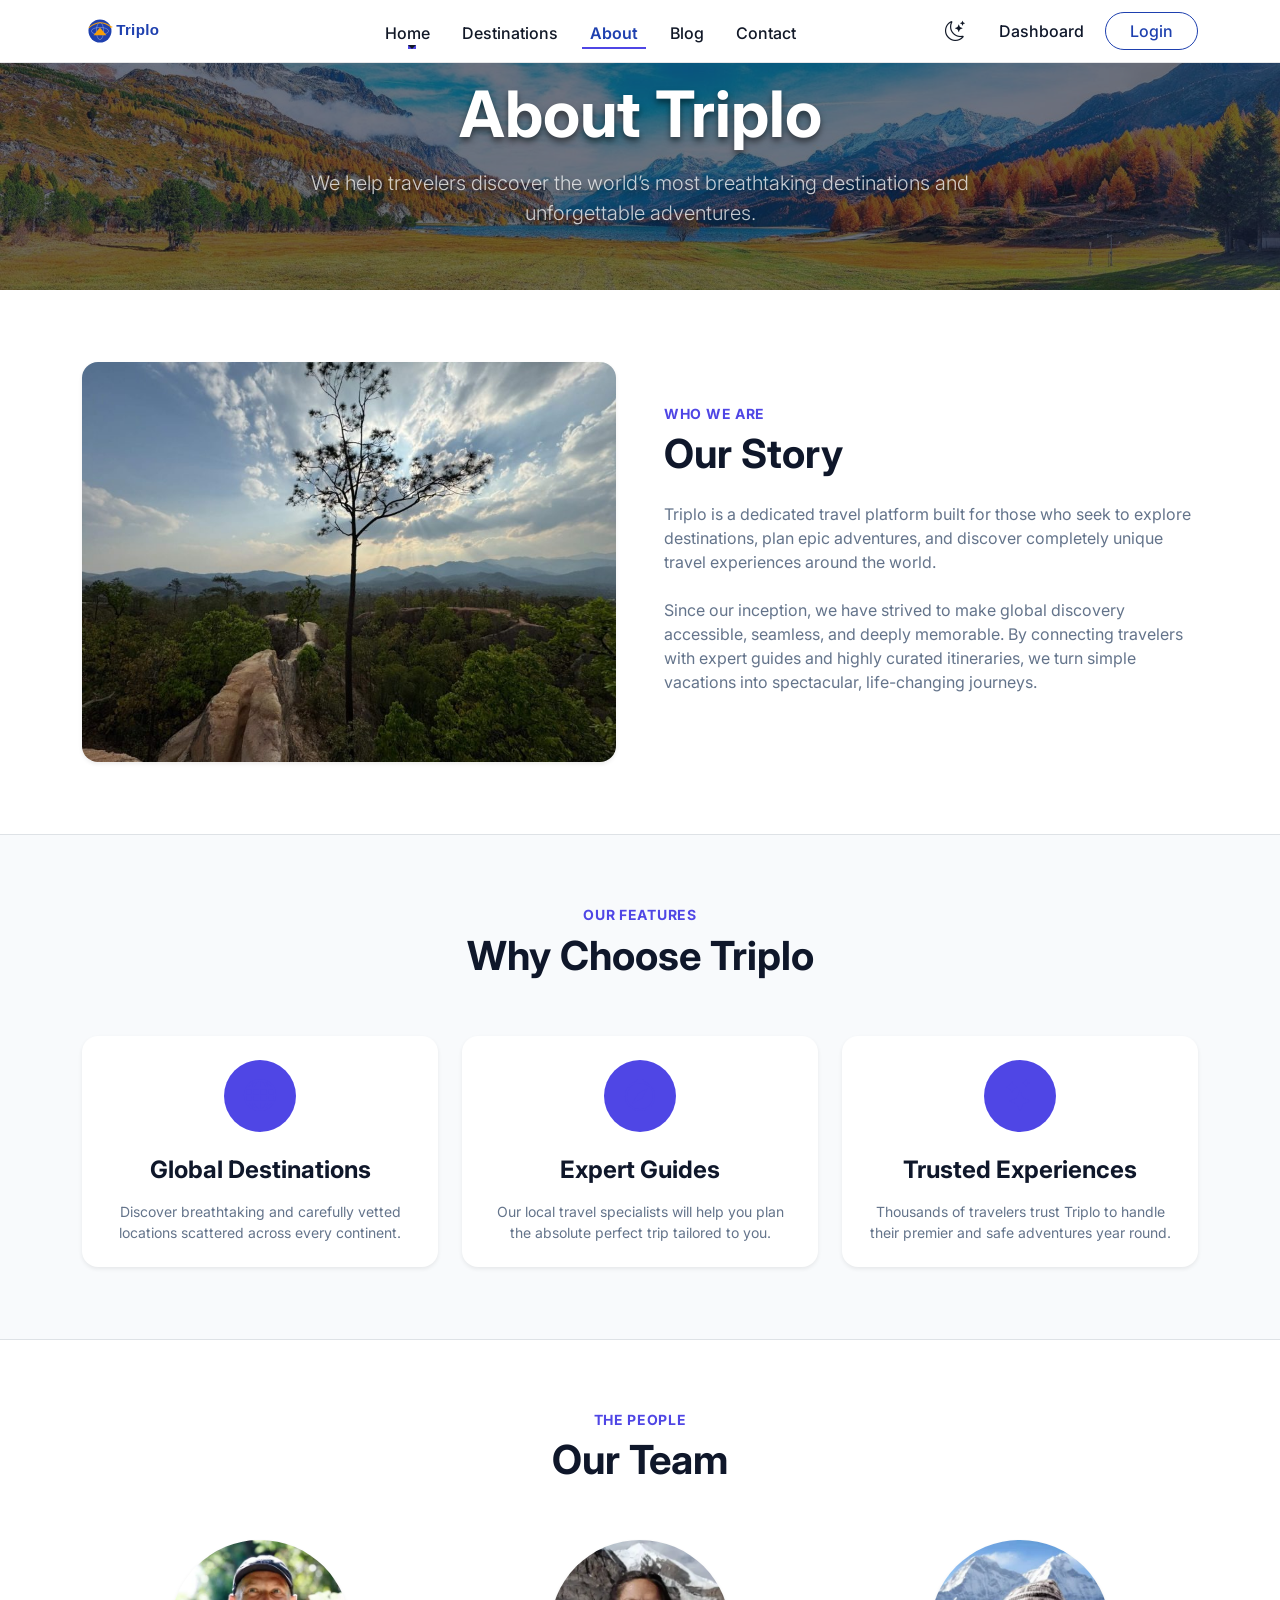
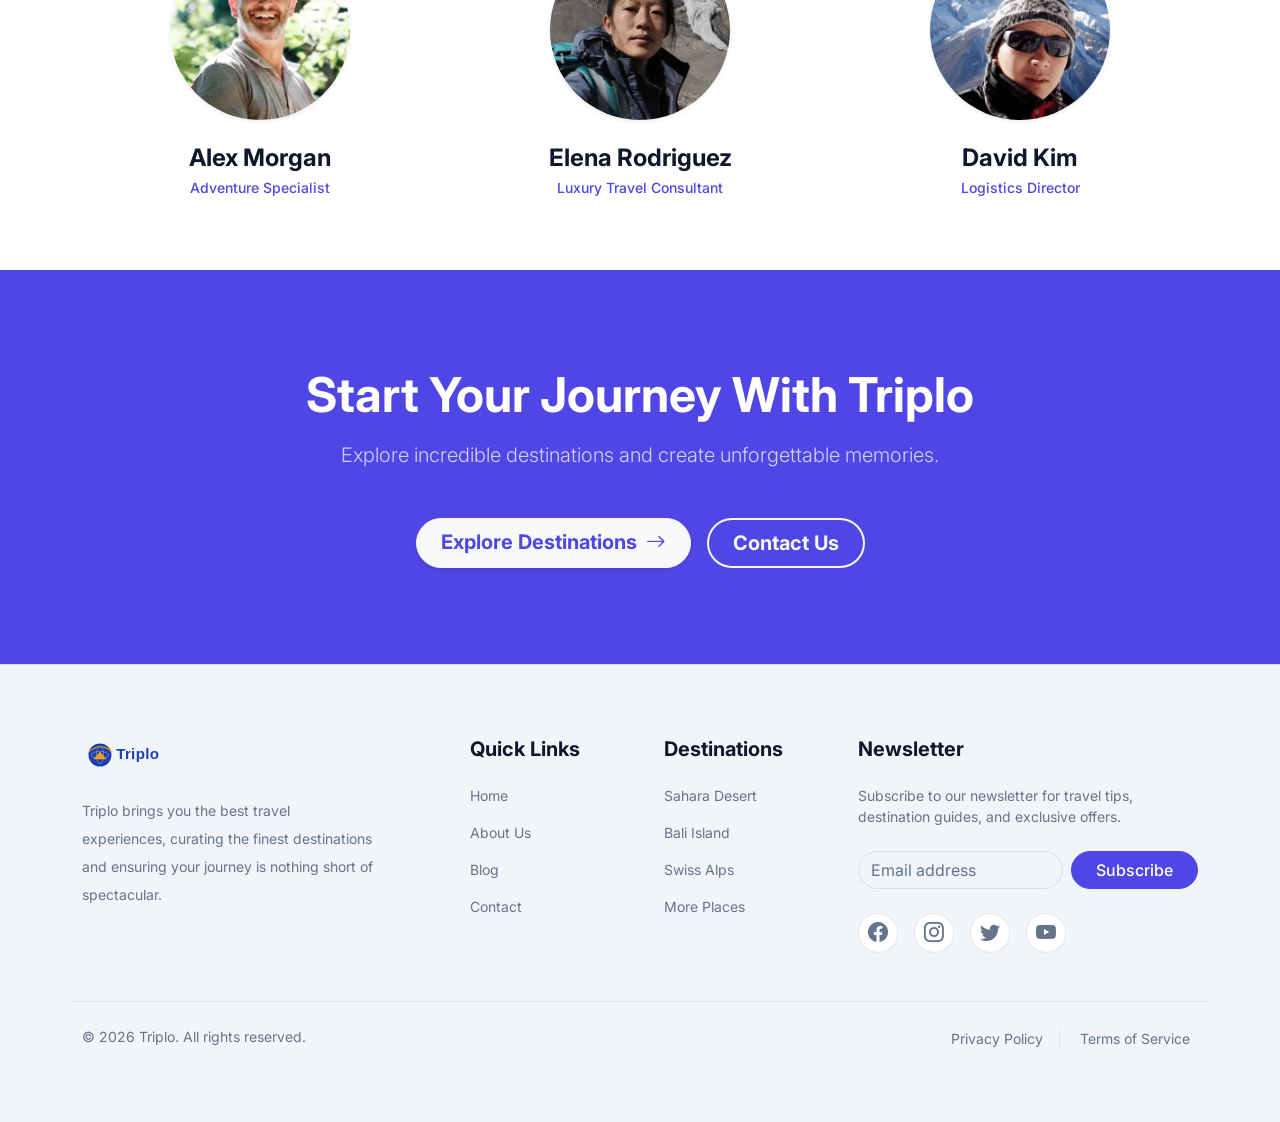
==== about.html @ d6b6ce16 "first commit" ====
<!DOCTYPE html>
<html lang="en">

<head>
    <meta charset="UTF-8">
    <meta name="viewport" content="width=device-width, initial-scale=1.0">
    <title>About Triplo</title>
    <!-- Google Fonts -->
    <link rel="preconnect" href="https://fonts.googleapis.com">
    <link rel="preconnect" href="https://fonts.gstatic.com" crossorigin>
    <link href="https://fonts.googleapis.com/css2?family=Inter:wght@300;400;500;600;700;800&display=swap"
        rel="stylesheet">
    <!-- Bootstrap CSS -->
    <link href="https://cdn.jsdelivr.net/npm/bootstrap@5.3.3/dist/css/bootstrap.min.css" rel="stylesheet">
    <!-- Bootstrap Icons -->
    <link rel="stylesheet" href="https://cdn.jsdelivr.net/npm/bootstrap-icons@1.11.3/font/bootstrap-icons.min.css">
    <!-- Custom CSS -->
    <link rel="stylesheet" href="assets/css/style.css">
    <link rel="icon" href="assets/images/favicon.ico">
</head>

<body class="d-flex flex-column min-vh-100">

    <!-- Navbar -->
    <nav class="navbar navbar-expand-lg fixed-top custom-navbar">
        <div class="container">
            <!-- Brand -->
            <a class="navbar-brand d-flex align-items-center gap-2" href="index.html">
                <img src="assets/images/logo.svg" alt="Triplo Logo" height="36" class="brand-logo">
            </a>

            <!-- Mobile Toggle -->
            <div class="d-flex align-items-center gap-3 d-lg-none">
                <!-- Mobile Dark Mode Toggle -->
                <button class="btn btn-link nav-icon-btn dark-mode-toggle theme-toggle" aria-label="Toggle Dark Mode">
                    <i class="bi bi-moon-stars"></i>
                </button>
                <button class="navbar-toggler border-0 px-0" type="button" data-bs-toggle="offcanvas"
                    data-bs-target="#mobileMenu" aria-controls="mobileMenu" aria-expanded="false"
                    aria-label="Toggle navigation">
                    <span class="navbar-toggler-icon"></span>
                </button>
            </div>

            <!-- Desktop Menu -->
            <div class="collapse navbar-collapse" id="desktopMenu">
                <ul class="navbar-nav mx-auto mb-2 mb-lg-0 gap-3 fw-medium">
                    <li class="nav-item dropdown">
                        <a class="nav-link dropdown-toggle" href="#" id="homeDropdown" role="button"
                            data-bs-toggle="dropdown" aria-expanded="false">
                            Home
                        </a>
                        <ul class="dropdown-menu custom-dropdown border-0 shadow-sm rounded-3 mt-2"
                            aria-labelledby="homeDropdown">
                            <li><a class="dropdown-item fw-medium" href="index.html">Home 1</a></li>
                            <li><a class="dropdown-item fw-medium" href="home2.html">Home 2</a></li>
                        </ul>
                    </li>
                    <li class="nav-item">
                        <a class="nav-link" href="destinations.html">Destinations</a>
                    </li>
                    <li class="nav-item">
                        <a class="nav-link active" aria-current="page" href="about.html">About</a>
                    </li>
                    <li class="nav-item">
                        <a class="nav-link" href="blog.html">Blog</a>
                    </li>
                    <li class="nav-item">
                        <a class="nav-link" href="contact.html">Contact</a>
                    </li>
                </ul>
                <div class="d-flex align-items-center gap-3">
                    <button class="btn btn-link nav-icon-btn dark-mode-toggle d-none d-lg-block theme-toggle"
                        aria-label="Toggle Dark Mode">
                        <i class="bi bi-moon-stars"></i>
                    </button>
                    <a href="dashboard.html"
                        class="btn btn-link text-decoration-none fw-medium text-dark d-none d-lg-block px-1">Dashboard</a>
                    <a href="login.html" class="btn btn-outline-primary px-4 rounded-pill fw-medium login-btn">Login</a>
                </div>
            </div>
        </div>
    </nav>

    <!-- Mobile Offcanvas Menu -->
    <div class="offcanvas offcanvas-end mobile-offcanvas" tabindex="-1" id="mobileMenu"
        aria-labelledby="mobileMenuLabel">
        <div class="offcanvas-header border-bottom border-opacity-10">
            <a class="navbar-brand d-flex align-items-center gap-2" href="index.html">
                <img src="assets/images/logo.svg" alt="Triplo Logo" height="36" class="brand-logo">
                <span class="visually-hidden" id="mobileMenuLabel">Triplo</span>
            </a>
            <button type="button" class="btn-close" data-bs-dismiss="offcanvas" aria-label="Close"></button>
        </div>
        <div class="offcanvas-body d-flex flex-column">
            <ul class="navbar-nav flex-grow-1 pe-3 fw-medium gap-2">
                <li class="nav-item dropdown">
                    <a class="nav-link dropdown-toggle" href="#" id="homeMobileDropdown" role="button"
                        data-bs-toggle="dropdown" aria-expanded="false">
                        Home
                    </a>
                    <ul class="dropdown-menu border-0 shadow-none ps-3 bg-transparent"
                        aria-labelledby="homeMobileDropdown">
                        <li><a class="dropdown-item fw-medium" href="index.html">Home 1</a></li>
                        <li><a class="dropdown-item fw-medium" href="home2.html">Home 2</a></li>
                    </ul>
                </li>
                <li class="nav-item">
                    <a class="nav-link" href="destinations.html">Destinations</a>
                </li>
                <li class="nav-item">
                    <a class="nav-link active" aria-current="page" href="about.html">About</a>
                </li>
                <li class="nav-item">
                    <a class="nav-link" href="blog.html">Blog</a>
                </li>
                <li class="nav-item">
                    <a class="nav-link" href="contact.html">Contact</a>
                </li>
            </ul>
            <div class="mt-auto pt-4 border-top border-opacity-10 d-grid gap-2">
                <a href="dashboard.html" class="btn btn-outline-secondary rounded-pill py-2 fw-medium">Dashboard</a>
                <a href="login.html" class="btn btn-primary rounded-pill py-2 fw-medium login-btn">Login</a>
            </div>
        </div>
    </div>

    <!-- Main Content -->
    <!-- Main Content -->
    <main class="flex-grow-1">

        <!-- SECTION 1: Page Hero -->
        <section class="hero-section position-relative overflow-hidden d-flex align-items-center"
            style="min-height: 40vh;">
            <div class="hero-bg position-absolute w-100 h-100 top-0 start-0 z-0">
                <img src="assets/images/about-hero.jpg" alt="About Triplo" width="1920" height="600"
                    class="w-100 h-100 object-fit-cover shadow-sm">
                <div class="hero-overlay position-absolute w-100 h-100 top-0 start-0"
                    style="background: rgba(15, 23, 42, 0.6);"></div>
            </div>
            <div class="container position-relative z-1">
                <div class="row justify-content-center text-center">
                    <div class="col-lg-10 col-xl-8">
                        <h1 class="display-3 fw-bold text-white mb-3 hero-title drop-shadow">About Triplo</h1>
                        <p class="lead text-white text-opacity-75 drop-shadow px-md-4">
                            We help travelers discover the world’s most breathtaking destinations and unforgettable
                            adventures.
                        </p>
                    </div>
                </div>
            </div>
        </section>

        <!-- SECTION 2: Our Story -->
        <section class="section-padding py-5 custom-bg-alt">
            <div class="container py-4">
                <div class="row align-items-center g-5">
                    <div class="col-lg-6">
                        <div class="position-relative overflow-hidden rounded-4 shadow-sm" style="height: 400px;">
                            <img src="assets/images/about-travel.jpg" alt="Travel exploration" width="800" height="600"
                                class="w-100 h-100 object-fit-cover">
                        </div>
                    </div>
                    <div class="col-lg-6">
                        <h6 class="text-primary fw-bold text-uppercase tracking-wide small mb-2">Who We Are</h6>
                        <h2 class="display-6 fw-bold text-dark mb-4">Our Story</h2>
                        <p class="text-muted mb-4">
                            Triplo is a dedicated travel platform built for those who seek to explore destinations,
                            plan epic adventures, and discover completely unique travel experiences around the world.
                        </p>
                        <p class="text-muted mb-4">
                            Since our inception, we have strived to make global discovery accessible, seamless,
                            and deeply memorable. By connecting travelers with expert guides and highly curated
                            itineraries,
                            we turn simple vacations into spectacular, life-changing journeys.
                        </p>
                    </div>
                </div>
            </div>
        </section>

        <!-- SECTION 3: Why Choose Us -->
        <section class="section-padding py-5 border-top border-bottom border-opacity-10">
            <div class="container py-4">
                <div class="row justify-content-center mb-5 text-center">
                    <div class="col-lg-8">
                        <h6 class="text-primary fw-bold text-uppercase tracking-wide small mb-2">Our Features</h6>
                        <h2 class="display-6 fw-bold text-dark">Why Choose Triplo</h2>
                    </div>
                </div>

                <div class="row g-4 text-center">
                    <div class="col-md-4">
                        <div class="card h-100 custom-card-bg border-0 rounded-4 shadow-sm p-4 transition hover-lift">
                            <div class="bg-primary bg-opacity-10 text-primary rounded-circle d-inline-flex align-items-center justify-content-center mx-auto mb-4"
                                style="width: 72px; height: 72px;">
                                <i class="bi bi-globe fs-2"></i>
                            </div>
                            <h4 class="fw-bold text-dark mb-3">Global Destinations</h4>
                            <p class="text-muted small mb-0">Discover breathtaking and carefully vetted locations
                                scattered across every continent.</p>
                        </div>
                    </div>
                    <div class="col-md-4">
                        <div class="card h-100 custom-card-bg border-0 rounded-4 shadow-sm p-4 transition hover-lift">
                            <div class="bg-primary bg-opacity-10 text-primary rounded-circle d-inline-flex align-items-center justify-content-center mx-auto mb-4"
                                style="width: 72px; height: 72px;">
                                <i class="bi bi-compass fs-2"></i>
                            </div>
                            <h4 class="fw-bold text-dark mb-3">Expert Guides</h4>
                            <p class="text-muted small mb-0">Our local travel specialists will help you plan the
                                absolute perfect trip tailored to you.</p>
                        </div>
                    </div>
                    <div class="col-md-4">
                        <div class="card h-100 custom-card-bg border-0 rounded-4 shadow-sm p-4 transition hover-lift">
                            <div class="bg-primary bg-opacity-10 text-primary rounded-circle d-inline-flex align-items-center justify-content-center mx-auto mb-4"
                                style="width: 72px; height: 72px;">
                                <i class="bi bi-stars fs-2"></i>
                            </div>
                            <h4 class="fw-bold text-dark mb-3">Trusted Experiences</h4>
                            <p class="text-muted small mb-0">Thousands of travelers trust Triplo to handle their premier
                                and safe adventures year round.</p>
                        </div>
                    </div>
                </div>
            </div>
        </section>

        <!-- SECTION 4: Our Team -->
        <section class="section-padding py-5 custom-bg-alt">
            <div class="container py-4 text-center">
                <div class="row justify-content-center mb-5">
                    <div class="col-lg-8">
                        <h6 class="text-primary fw-bold text-uppercase tracking-wide small mb-2">The People</h6>
                        <h2 class="display-6 fw-bold text-dark">Our Team</h2>
                    </div>
                </div>

                <div class="row g-4 justify-content-center">
                    <div class="col-md-6 col-lg-4">
                        <div class="card border-0 bg-transparent h-100">
                            <img src="assets/images/team1.jpg" width="400" height="400" alt="Team 1"
                                class="rounded-circle object-fit-cover mx-auto mb-4 shadow-sm"
                                style="width: 180px; height: 180px;">
                            <h4 class="fw-bold text-dark mb-1">Alex Morgan</h4>
                            <p class="text-primary fw-medium small mb-0">Adventure Specialist</p>
                        </div>
                    </div>
                    <div class="col-md-6 col-lg-4">
                        <div class="card border-0 bg-transparent h-100">
                            <img src="assets/images/team2.jpg" width="400" height="400" alt="Team 2"
                                class="rounded-circle object-fit-cover mx-auto mb-4 shadow-sm"
                                style="width: 180px; height: 180px;">
                            <h4 class="fw-bold text-dark mb-1">Elena Rodriguez</h4>
                            <p class="text-primary fw-medium small mb-0">Luxury Travel Consultant</p>
                        </div>
                    </div>
                    <div class="col-md-6 col-lg-4">
                        <div class="card border-0 bg-transparent h-100">
                            <img src="assets/images/team3.jpg" width="400" height="400" alt="Team 3"
                                class="rounded-circle object-fit-cover mx-auto mb-4 shadow-sm"
                                style="width: 180px; height: 180px;">
                            <h4 class="fw-bold text-dark mb-1">David Kim</h4>
                            <p class="text-primary fw-medium small mb-0">Logistics Director</p>
                        </div>
                    </div>
                </div>
            </div>
        </section>

        <!-- SECTION 5: CTA -->
        <section class="section-padding py-5 bg-primary">
            <div class="container py-5 text-center">
                <div class="row justify-content-center">
                    <div class="col-lg-8">
                        <h2 class="display-5 fw-bold text-white mb-3">Start Your Journey With Triplo</h2>
                        <p class="lead text-white text-opacity-75 mb-5">
                            Explore incredible destinations and create unforgettable memories.
                        </p>
                        <div class="d-flex flex-column flex-sm-row justify-content-center gap-3">
                            <a href="destinations.html"
                                class="btn btn-light btn-lg rounded-pill fw-bold text-primary shadow-sm px-4">Explore
                                Destinations <i class="bi bi-arrow-right ms-1"></i></a>
                            <a href="contact.html"
                                class="btn btn-outline-light border-2 btn-lg rounded-pill fw-bold px-4">Contact Us</a>
                        </div>
                    </div>
                </div>
            </div>
        </section>

    </main>

    <!-- Footer -->
    <footer class="footer py-5 custom-footer-bg mt-auto">
        <div class="container py-4">
            <div class="row g-5">
                <!-- Column 1: Brand -->
                <div class="col-lg-4 pe-lg-5">
                    <a class="navbar-brand d-inline-flex align-items-center gap-2 mb-4" href="index.html">
                        <img src="assets/images/logo.svg" alt="Triplo Logo" height="36" class="brand-logo footer-logo">
                    </a>
                    <p class="text-muted small lh-lg pe-4">Triplo brings you the best travel experiences, curating the
                        finest destinations and ensuring your journey is nothing short of spectacular.</p>
                </div>

                <!-- Column 2: Quick Links -->
                <div class="col-lg-2 col-md-4 col-sm-6">
                    <h5 class="fw-bold mb-4 footer-title">Quick Links</h5>
                    <ul class="list-unstyled mb-0 d-flex flex-column gap-3 small">
                        <li><a href="index.html" class="text-muted text-decoration-none footer-link">Home</a></li>
                        <li><a href="about.html" class="text-muted text-decoration-none footer-link">About Us</a></li>
                        <li><a href="blog.html" class="text-muted text-decoration-none footer-link">Blog</a></li>
                        <li><a href="contact.html" class="text-muted text-decoration-none footer-link">Contact</a></li>
                    </ul>
                </div>

                <!-- Column 3: Destinations -->
                <div class="col-lg-2 col-md-4 col-sm-6">
                    <h5 class="fw-bold mb-4 footer-title">Destinations</h5>
                    <ul class="list-unstyled mb-0 d-flex flex-column gap-3 small">
                        <li><a href="#" class="text-muted text-decoration-none footer-link">Sahara Desert</a></li>
                        <li><a href="#" class="text-muted text-decoration-none footer-link">Bali Island</a></li>
                        <li><a href="#" class="text-muted text-decoration-none footer-link">Swiss Alps</a></li>
                        <li><a href="destinations.html" class="text-muted text-decoration-none footer-link">More
                                Places</a></li>
                    </ul>
                </div>

                <!-- Column 4: Newsletter & Social -->
                <div class="col-lg-4 col-md-4">
                    <h5 class="fw-bold mb-4 footer-title">Newsletter</h5>
                    <p class="text-muted small mb-4">Subscribe to our newsletter for travel tips, destination guides,
                        and exclusive offers.</p>
                    <form class="d-flex mb-4 gap-2">
                        <input type="email"
                            class="form-control rounded-pill bg-transparent border-opacity-25 shadow-none custom-input"
                            placeholder="Email address">
                        <button class="btn btn-primary rounded-pill px-4 fw-medium" type="button">Subscribe</button>
                    </form>
                    <div class="d-flex gap-3">
                        <a href="#"
                            class="social-icon-wrapper rounded-circle d-flex align-items-center justify-content-center text-decoration-none transition"><i
                                class="bi bi-facebook fs-5"></i></a>
                        <a href="#"
                            class="social-icon-wrapper rounded-circle d-flex align-items-center justify-content-center text-decoration-none transition"><i
                                class="bi bi-instagram fs-5"></i></a>
                        <a href="#"
                            class="social-icon-wrapper rounded-circle d-flex align-items-center justify-content-center text-decoration-none transition"><i
                                class="bi bi-twitter fs-5"></i></a>
                        <a href="#"
                            class="social-icon-wrapper rounded-circle d-flex align-items-center justify-content-center text-decoration-none transition"><i
                                class="bi bi-youtube fs-5"></i></a>
                    </div>
                </div>
            </div>

            <div class="row border-top border-opacity-10 mt-5 pt-4">
                <div class="col-md-6 text-center text-md-start">
                    <p class="text-muted small mb-0">&copy; 2026 Triplo. All rights reserved.</p>
                </div>
                <div class="col-md-6 text-center text-md-end mt-3 mt-md-0">
                    <a href="#"
                        class="text-muted text-decoration-none small mx-2 footer-link border-end pe-3 border-opacity-25">Privacy
                        Policy</a>
                    <a href="#" class="text-muted text-decoration-none small mx-2 footer-link">Terms of Service</a>
                </div>
            </div>
        </div>
    </footer>

    <!-- Back to Top Button -->
    <button class="btn btn-primary rounded-circle position-fixed bottom-0 end-0 m-4 shadow-lg back-to-top"
        id="backToTopBtn" aria-label="Back to top">
        <i class="bi bi-arrow-up"></i>
    </button>

    <!-- Bootstrap JS Bundle -->
    <script src="https://cdn.jsdelivr.net/npm/bootstrap@5.3.3/dist/js/bootstrap.bundle.min.js"></script>
    <!-- Custom JS -->
    <script src="assets/js/main.js"></script>
</body>

</html>
---- assets/css/style.css ----
/* Color Palette & Variables */
:root {
    /* Light Theme Variables */
    --primary-color: #4f46e5;
    --primary-color-rgb: 79, 70, 229;
    --primary-hover: #4338ca;
    --bg-color: #f8fafc;
    --bg-alt: #ffffff;
    --text-dark: #0f172a;
    --text-muted: #64748b;
    --card-bg: #ffffff;
    --border-color: rgba(15, 23, 42, 0.1);
    --footer-bg: #f1f5f9;
    --nav-bg: rgba(255, 255, 255, 0.95);

    /* Utilities */
    --box-shadow: 0 10px 25px -5px rgba(0, 0, 0, 0.05), 0 8px 10px -6px rgba(0, 0, 0, 0.01);
    --box-shadow-hover: 0 20px 25px -5px rgba(0, 0, 0, 0.1), 0 10px 10px -5px rgba(0, 0, 0, 0.04);
    --transition: all 0.3s cubic-bezier(0.4, 0, 0.2, 1);
}

[data-theme="dark"] {
    /* Dark Theme Variables */
    --primary-color: #6366f1;
    --primary-color-rgb: 99, 102, 241;
    --primary-hover: #818cf8;
    --bg-color: #0f172a;
    --bg-alt: #1e293b;
    --text-dark: #f8fafc;
    --text-muted: #94a3b8;
    --card-bg: #1e293b;
    --border-color: rgba(248, 250, 252, 0.1);
    --footer-bg: #020617;
    --nav-bg: rgba(15, 23, 42, 0.95);
    --box-shadow: 0 10px 25px -5px rgba(0, 0, 0, 0.5);
    --box-shadow-hover: 0 20px 25px -5px rgba(0, 0, 0, 0.6);
}

/* Global */
body {
    font-family: 'Inter', system-ui, -apple-system, sans-serif;
    background-color: var(--bg-color);
    color: var(--text-dark);
    transition: background-color 0.3s ease, color 0.3s ease;
    -webkit-font-smoothing: antialiased;
}

h1,
h2,
h3,
h4,
h5,
h6 {
    color: var(--text-dark);
}

.text-muted {
    color: var(--text-muted) !important;
    transition: color 0.3s ease;
}

.text-primary {
    color: var(--primary-color) !important;
}

.text-dark {
    color: var(--text-dark) !important;
}

.bg-primary {
    background-color: var(--primary-color) !important;
}

/* Base Bootstrap Overrides */
.form-control,
.form-select {
    color: var(--text-dark) !important;
    background-color: transparent !important;
}

.form-control::placeholder {
    color: var(--text-muted);
}

.form-control:focus,
.form-select:focus {
    box-shadow: none !important;
    border-color: var(--primary-color) !important;
}

.btn-close {
    background-color: transparent;
    filter: var(--btn-close-filter);
}

[data-theme="dark"] {
    --btn-close-filter: invert(1) grayscale(100%) brightness(200%);
}

/* Buttons */
.btn {
    transition: var(--transition);
}

.btn-primary {
    background-color: var(--primary-color);
    border-color: var(--primary-color);
    color: #fff;
}

.btn-primary:hover,
.btn-primary:focus {
    background-color: var(--primary-hover);
    border-color: var(--primary-hover);
    transform: translateY(-2px);
    color: #fff;
}

.btn-outline-primary {
    color: var(--primary-color);
    border-color: var(--primary-color);
}

.btn-outline-primary:hover,
.btn-outline-primary:focus {
    background-color: var(--primary-color);
    border-color: var(--primary-color);
    color: #fff;
    transform: translateY(-2px);
}

/* Navbar */
.custom-navbar {
    background-color: var(--nav-bg);
    backdrop-filter: blur(10px);
    -webkit-backdrop-filter: blur(10px);
    border-bottom: 1px solid var(--border-color);
    transition: var(--transition);
}

.navbar-brand .brand-text {
    color: var(--text-dark);
}

.nav-link {
    color: var(--text-muted);
    transition: var(--transition);
    position: relative;
    padding-bottom: 0.25rem;
}

.nav-link:hover,
.nav-link.active {
    color: var(--primary-color);
}

/* Desktop underlink */
@media (min-width: 992px) {
    .nav-link::after {
        content: '';
        position: absolute;
        width: 0;
        height: 2px;
        bottom: 0;
        left: 50%;
        background-color: var(--primary-color);
        transition: var(--transition);
        transform: translateX(-50%);
    }

    .nav-link:hover::after,
    .nav-link.active::after {
        width: 100%;
    }
}

.nav-icon-btn {
    color: var(--text-dark);
    font-size: 1.25rem;
    transition: var(--transition);
}

.nav-icon-btn:hover {
    color: var(--primary-color);
}

/* Modifiers */
.custom-bg-alt {
    background-color: var(--bg-alt);
    transition: var(--transition);
}

.custom-card-bg {
    background-color: var(--card-bg);
    transition: var(--transition);
}

.section-padding {
    padding-top: 5rem;
    padding-bottom: 5rem;
}

.tracking-wide {
    letter-spacing: 0.05em;
}

/* Hero Section */
.hero-section {
    min-height: 100vh;
    padding-top: 100px;
    margin-top: -70px;
    /* Offset for fixed top navbar */
}

.hero-overlay {
    background: linear-gradient(135deg, rgba(15, 23, 42, 0.7) 0%, rgba(15, 23, 42, 0.3) 100%);
}

.drop-shadow {
    text-shadow: 0 4px 6px rgba(0, 0, 0, 0.5);
}

.search-form-container {
    max-width: 800px;
    background-color: var(--card-bg) !important;
}

/* Cards (Destinations) */
.card {
    transition: var(--transition);
    background-color: var(--card-bg);
    border: 1px solid var(--border-color);
}

.card-title {
    color: var(--text-dark);
}

.destination-card:hover {
    transform: translateY(-8px);
    box-shadow: var(--box-shadow-hover) !important;
}

.destination-card img {
    transition: transform 0.6s cubic-bezier(0.4, 0, 0.2, 1);
}

.destination-card:hover img {
    transform: scale(1.05);
}

/* Services */
.service-card {
    transition: var(--transition);
    border: 1px solid var(--border-color);
}

.service-card h4 {
    color: var(--text-dark);
}

.service-card:hover {
    transform: translateY(-5px);
    box-shadow: var(--box-shadow-hover) !important;
    border-color: rgba(var(--primary-color-rgb), 0.3);
}

/* Testimonials */
.testimonial-card {
    border: 1px solid var(--border-color);
}

.testimonial-card h6 {
    color: var(--text-dark);
}

/* Team */
.team-card {
    border: 1px solid var(--border-color);
    transition: var(--transition);
}

.team-card h4 {
    color: var(--text-dark);
}

.team-card:hover {
    transform: translateY(-5px);
    box-shadow: var(--box-shadow-hover) !important;
}

.team-img {
    transition: var(--transition);
}

.team-card:hover .team-img {
    border-color: var(--primary-color) !important;
}

/* CTA Section */
.cta-section {
    background-color: var(--primary-color);
}

.cta-bg-pattern {
    background-image: radial-gradient(circle at center, #ffffff 2px, transparent 2px);
    background-size: 20px 20px;
}

/* Footer */
.custom-footer-bg {
    background-color: var(--footer-bg);
    border-top: 1px solid var(--border-color);
    transition: var(--transition);
}

.footer-title {
    color: var(--text-dark);
}

.footer-link {
    transition: var(--transition);
}

.footer-link:hover {
    color: var(--primary-color) !important;
    padding-left: 5px;
}

.social-icon-wrapper {
    width: 40px;
    height: 40px;
    background-color: var(--card-bg);
    color: var(--text-muted);
    border: 1px solid var(--border-color);
    transition: var(--transition);
}

.social-icon-wrapper:hover {
    background-color: var(--primary-color);
    color: #fff;
    border-color: var(--primary-color);
    transform: translateY(-3px);
}

.custom-input {
    color: var(--text-dark) !important;
    border: 1px solid var(--border-color);
}

.custom-input::placeholder {
    color: var(--text-muted) !important;
}

.custom-input:focus {
    background-color: transparent;
    border-color: var(--primary-color);
    box-shadow: 0 0 0 0.25rem rgba(var(--primary-color-rgb), 0.25);
}

/* Back to Top */
.back-to-top {
    opacity: 0;
    visibility: hidden;
    transition: var(--transition);
    transform: translateY(20px);
    z-index: 1040;
}

.back-to-top.show {
    opacity: 1;
    visibility: visible;
    transform: translateY(0);
}

/* Offcanvas */
.mobile-offcanvas {
    background-color: var(--nav-bg) !important;
    backdrop-filter: blur(10px);
}

.offcanvas-title {
    color: var(--text-dark);
}

/* --- USER PROVIDED NAVBAR FIX --- */
/* Navbar default (light mode) */
.navbar {
    background: #ffffff;
    backdrop-filter: blur(10px);
}

.navbar .nav-link {
    color: #111827;
    font-weight: 500;
}

.navbar .nav-link:hover {
    color: #1E40AF;
}

/* DARK MODE NAVBAR */
[data-theme="dark"] .navbar {
    background: #0f172a;
    border-bottom: 1px solid rgba(255, 255, 255, 0.08);
}

[data-theme="dark"] .navbar .nav-link {
    color: #e5e7eb;
}

[data-theme="dark"] .navbar .nav-link:hover {
    color: #60a5fa;
}

/* Active nav item */
.navbar .nav-link.active {
    color: #1E40AF;
    font-weight: 600;
}

[data-theme="dark"] .navbar .nav-link.active {
    color: #60a5fa;
}

/* Login Button Visibility */
.login-btn {
    border: 1px solid #1E40AF;
    color: #1E40AF;
    background-color: transparent;
}

.login-btn:hover {
    background-color: #1E40AF;
    color: #ffffff;
}

[data-theme="dark"] .login-btn {
    border: 1px solid #60a5fa;
    color: #60a5fa;
}

[data-theme="dark"] .login-btn:hover {
    background-color: #60a5fa;
    color: #0f172a;
}

/* Theme Toggle Icon Visibility */
.theme-toggle {
    color: #111827;
}

[data-theme="dark"] .theme-toggle {
    color: #f9fafb;
}

/* -------------------------------- */
/* Dropdown default */
.dropdown-menu {
    background-color: #ffffff;
    border: 1px solid rgba(0, 0, 0, 0.08);
}

.dropdown-item {
    color: #111827;
}

.dropdown-item:hover {
    background-color: #f3f4f6;
    color: #1E40AF;
}


/* DARK MODE DROPDOWN FIX */
[data-theme="dark"] .dropdown-menu {
    background-color: #1f2937;
    border: 1px solid rgba(255, 255, 255, 0.08);
}

[data-theme="dark"] .dropdown-item {
    color: #e5e7eb;
}

[data-theme="dark"] .dropdown-item:hover {
    background-color: #374151;
    color: #60a5fa;
}

/* image for home cardX */
.card img {
    width: 100%;
    height: 300px;
    object-fit: cover;
    border-radius: 10px;
}
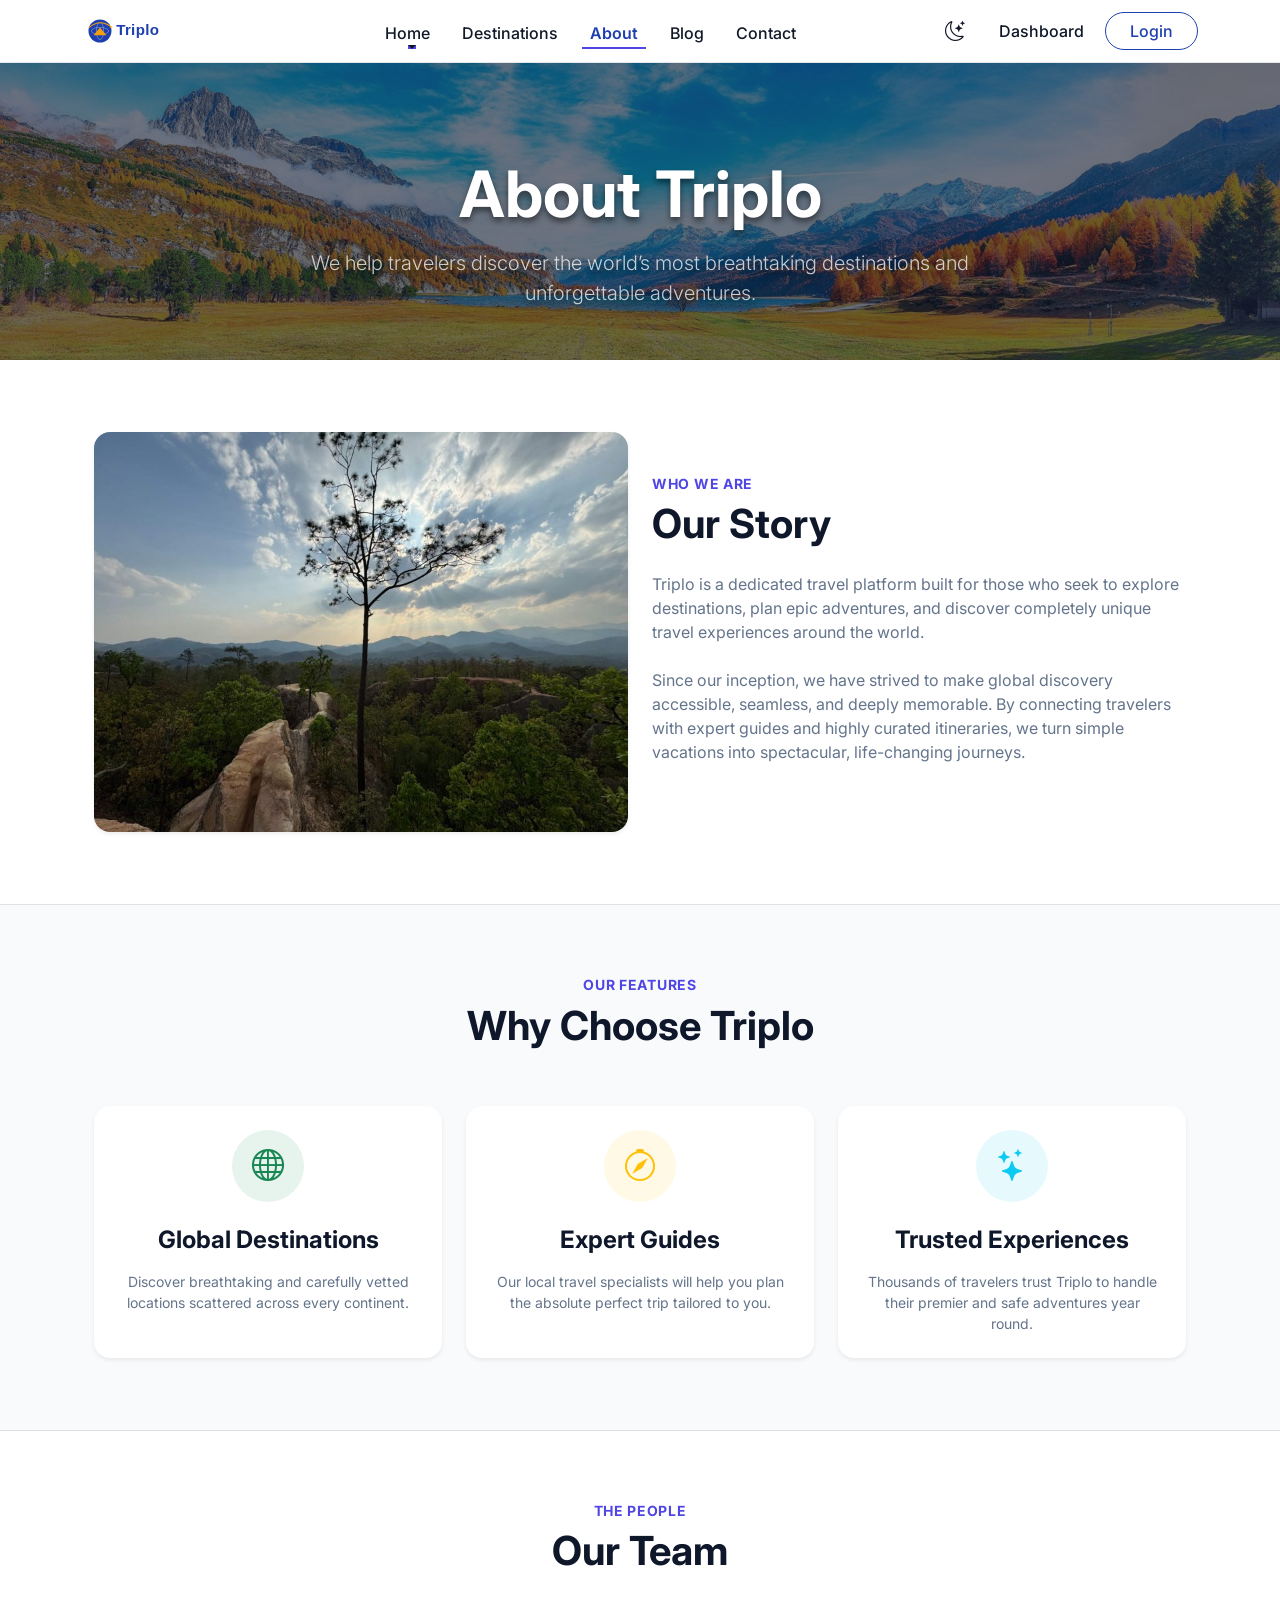
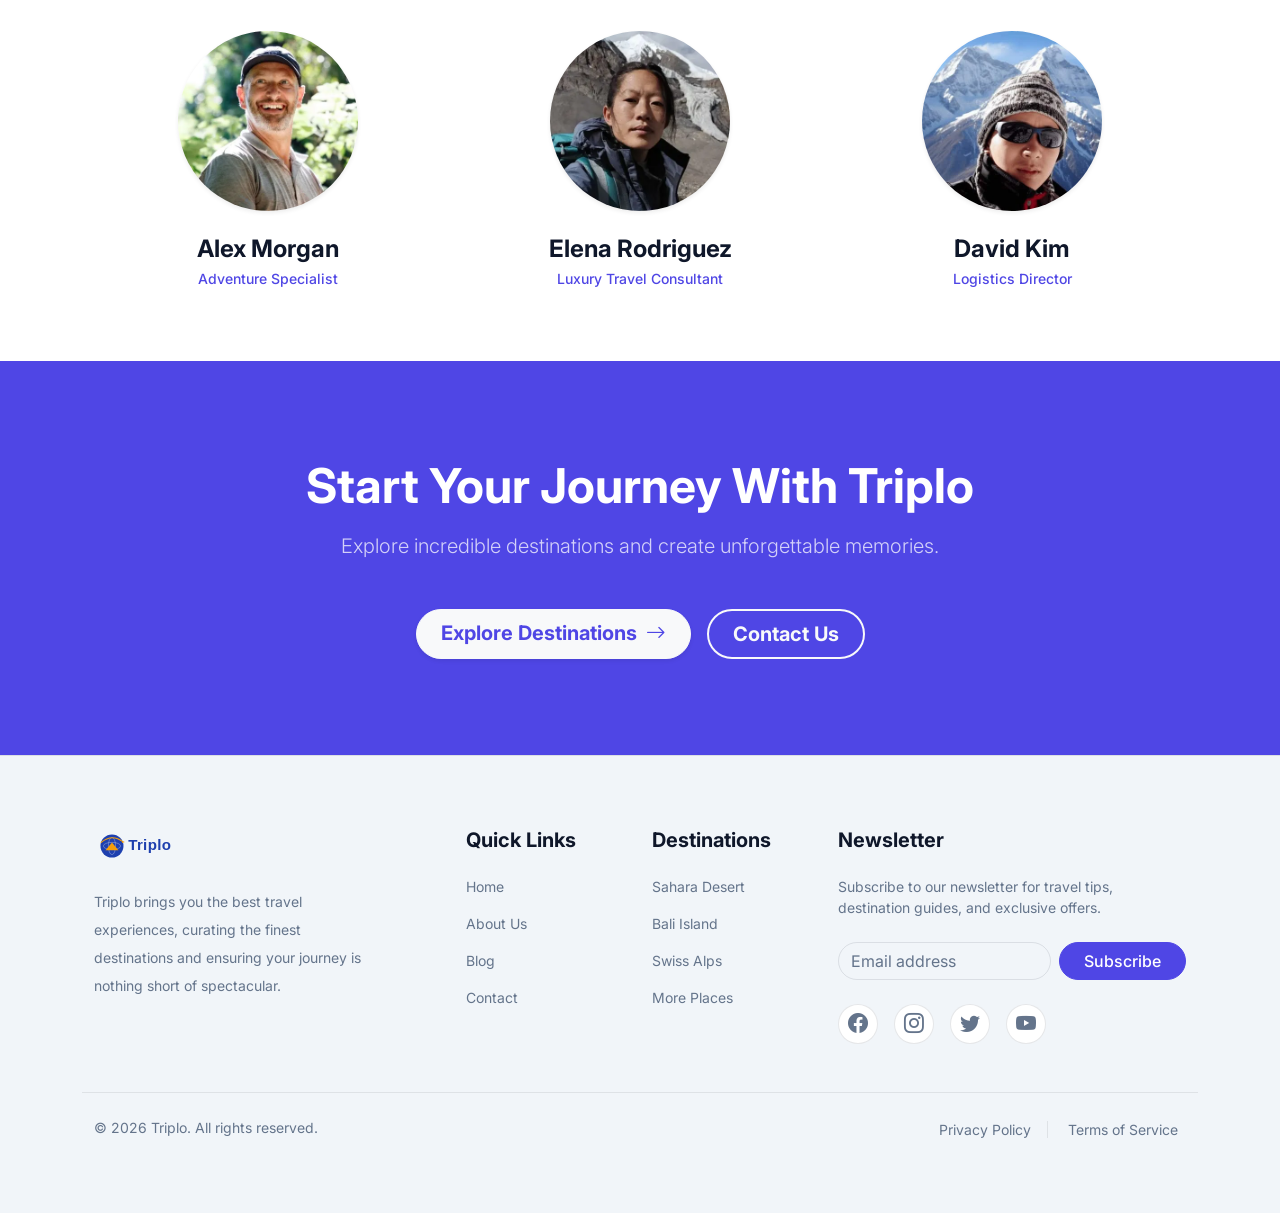
==== commit dc8f88bc: "fix" ====
--- a/about.html
+++ b/about.html
@@ -192,7 +192,7 @@
                 <div class="row g-4 text-center">
                     <div class="col-md-4">
                         <div class="card h-100 custom-card-bg border-0 rounded-4 shadow-sm p-4 transition hover-lift">
-                            <div class="bg-primary bg-opacity-10 text-primary rounded-circle d-inline-flex align-items-center justify-content-center mx-auto mb-4"
+                            <div class="bg-success bg-opacity-10 text-success rounded-circle d-inline-flex align-items-center justify-content-center mx-auto mb-4"
                                 style="width: 72px; height: 72px;">
                                 <i class="bi bi-globe fs-2"></i>
                             </div>
@@ -203,7 +203,7 @@
                     </div>
                     <div class="col-md-4">
                         <div class="card h-100 custom-card-bg border-0 rounded-4 shadow-sm p-4 transition hover-lift">
-                            <div class="bg-primary bg-opacity-10 text-primary rounded-circle d-inline-flex align-items-center justify-content-center mx-auto mb-4"
+                            <div class="bg-warning bg-opacity-10 text-warning rounded-circle d-inline-flex align-items-center justify-content-center mx-auto mb-4"
                                 style="width: 72px; height: 72px;">
                                 <i class="bi bi-compass fs-2"></i>
                             </div>
@@ -214,7 +214,7 @@
                     </div>
                     <div class="col-md-4">
                         <div class="card h-100 custom-card-bg border-0 rounded-4 shadow-sm p-4 transition hover-lift">
-                            <div class="bg-primary bg-opacity-10 text-primary rounded-circle d-inline-flex align-items-center justify-content-center mx-auto mb-4"
+                            <div class="bg-info bg-opacity-10 text-info rounded-circle d-inline-flex align-items-center justify-content-center mx-auto mb-4"
                                 style="width: 72px; height: 72px;">
                                 <i class="bi bi-stars fs-2"></i>
                             </div>
--- a/assets/css/style.css
+++ b/assets/css/style.css
@@ -195,6 +195,27 @@
     transition: var(--transition);
 }
 
+.hover-lift {
+    transition: transform 0.3s ease, box-shadow 0.3s ease !important;
+}
+
+.hover-lift:hover {
+    transform: translateY(-5px);
+    box-shadow: var(--box-shadow-hover) !important;
+}
+
+.hover-bg:hover {
+    background-color: rgba(var(--primary-color-rgb), 0.05);
+}
+
+[data-theme="dark"] .hover-bg:hover {
+    background-color: rgba(255, 255, 255, 0.05);
+}
+
+.cursor-pointer {
+    cursor: pointer;
+}
+
 .section-padding {
     padding-top: 5rem;
     padding-bottom: 5rem;
@@ -207,9 +228,7 @@
 /* Hero Section */
 .hero-section {
     min-height: 100vh;
-    padding-top: 100px;
-    margin-top: -70px;
-    /* Offset for fixed top navbar */
+    padding-top: 120px;
 }
 
 .hero-overlay {
@@ -383,6 +402,23 @@
     color: var(--text-dark);
 }
 
+/* Offcanvas Mobile Dropdown Fixes */
+.mobile-offcanvas .dropdown-menu {
+    position: static !important;
+    transform: none !important;
+    box-shadow: none !important;
+    margin-top: 4px;
+    padding-left: 1rem;
+}
+
+.mobile-offcanvas .dropdown-item {
+    padding-left: 1rem;
+}
+
+.mobile-offcanvas .nav-item {
+    width: 100%;
+}
+
 /* --- USER PROVIDED NAVBAR FIX --- */
 /* Navbar default (light mode) */
 .navbar {
@@ -487,9 +523,98 @@
 }
 
 /* image for home cardX */
-.card img {
+.destination-card img {
     width: 100%;
     height: 300px;
     object-fit: cover;
     border-radius: 10px;
+}
+
+.table img {
+    width: 40px !important;
+    height: 40px !important;
+    object-fit: cover;
+}
+
+.table td,
+.table th {
+    padding-right: 16px;
+}
+
+.table td:first-child,
+.table th:first-child {
+    padding-right: 24px;
+}
+
+.table td:nth-child(2) {
+    min-width: 90px;
+}
+
+@media (max-width: 768px) {
+
+    .table td,
+    .table th {
+        white-space: normal !important;
+        font-size: 14px;
+    }
+
+    .table img {
+        margin-bottom: 6px;
+    }
+
+}
+
+.navbar-toggler {
+    padding: 0;
+    margin: 0;
+}
+
+/* --- Global Mobile Overflow Fixes --- */
+html,
+body {
+    overflow-x: hidden;
+    max-width: 100%;
+}
+
+.row {
+    --bs-gutter-x: 0;
+}
+
+[class*="col-"] {
+    padding-left: 12px;
+    padding-right: 12px;
+}
+
+img {
+    max-width: 100%;
+    height: auto;
+    display: block;
+}
+
+/* Ensure logo SVGs don't collapse to 0 height from global img rule */
+img.brand-logo {
+    height: 48px !important;
+    width: auto !important;
+}
+
+.navbar img.brand-logo,
+.offcanvas-header img.brand-logo,
+img.footer-logo {
+    height: 36px !important;
+    width: auto !important;
+}
+
+.hero-bg {
+    overflow: hidden;
+}
+
+.hero-bg img {
+    width: 100%;
+    height: 100%;
+    object-fit: cover;
+    display: block;
+}
+
+.testimonial-card {
+    padding: 1.5rem;
 }
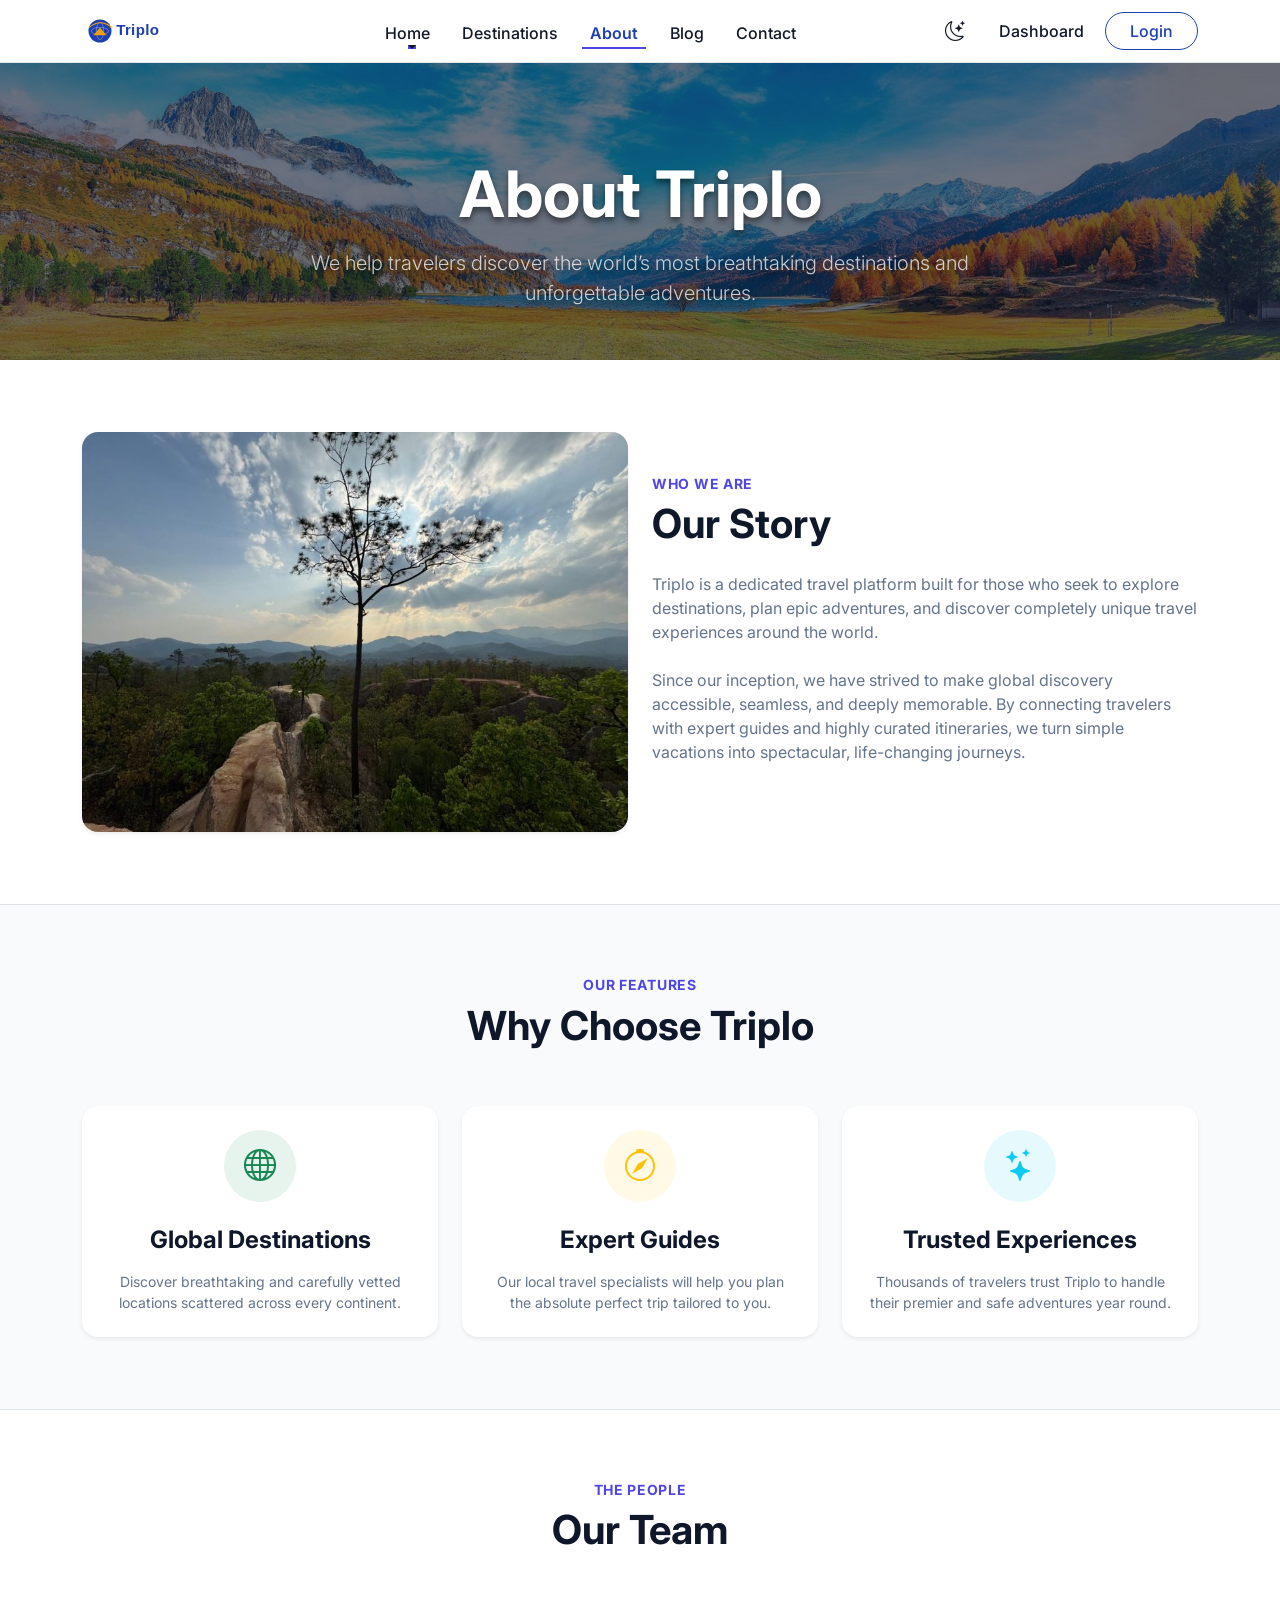
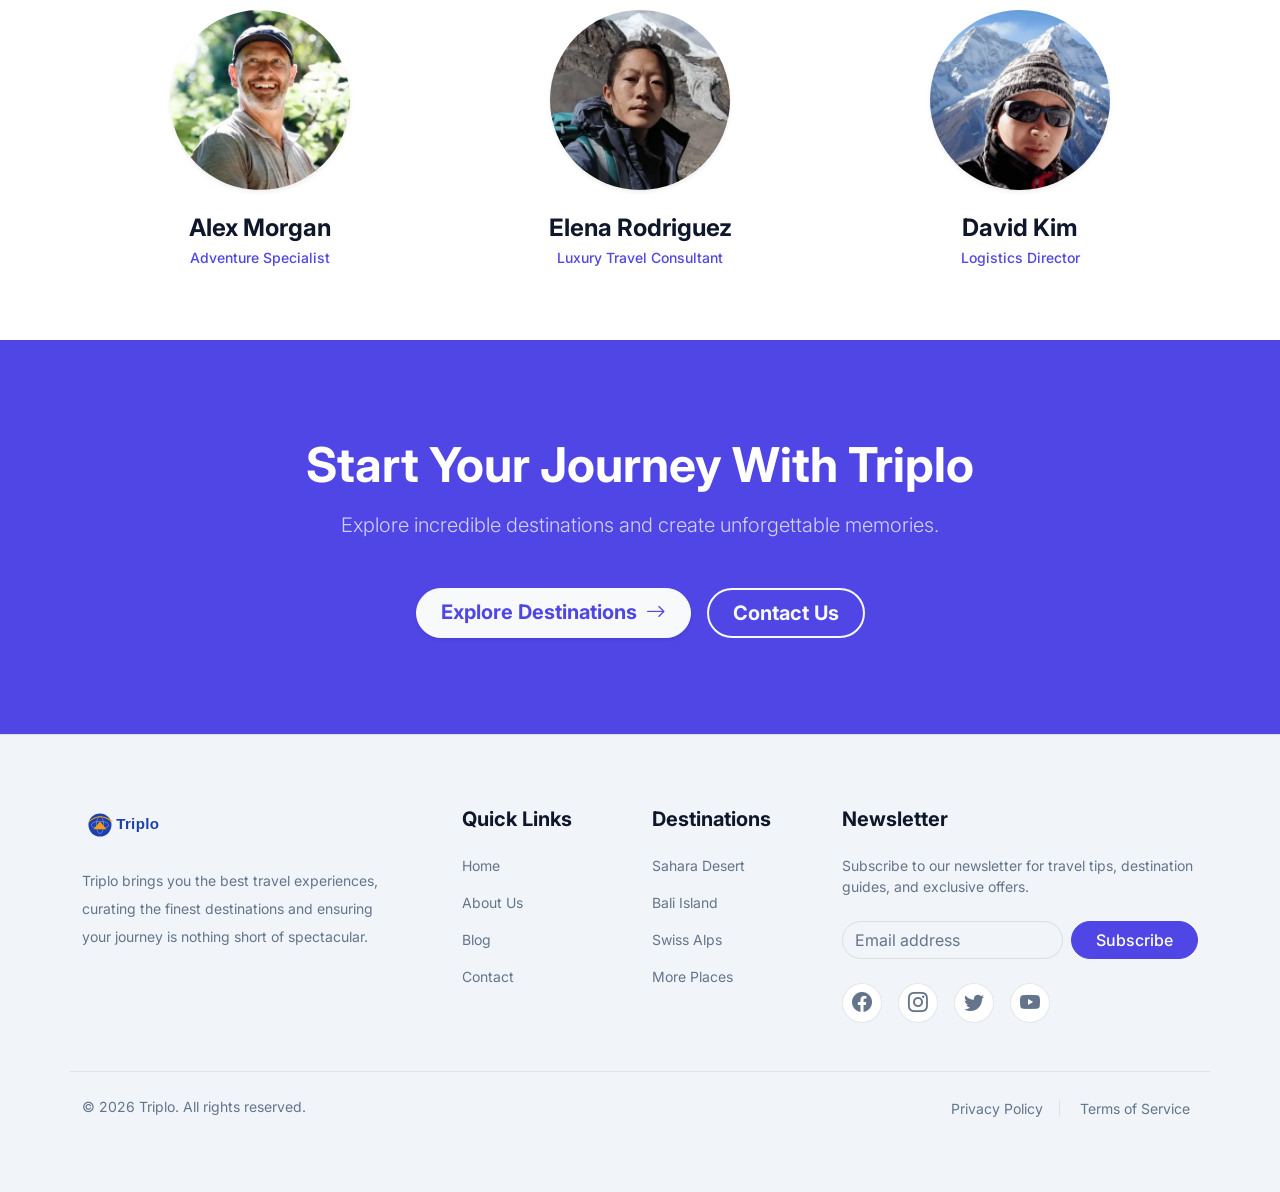
==== commit 09c8df23: "after changes" ====
--- a/about.html
+++ b/about.html
@@ -16,7 +16,7 @@
     <link rel="stylesheet" href="https://cdn.jsdelivr.net/npm/bootstrap-icons@1.11.3/font/bootstrap-icons.min.css">
     <!-- Custom CSS -->
     <link rel="stylesheet" href="assets/css/style.css">
-    <link rel="icon" href="assets/images/favicon.ico">
+    <link rel="icon" type="image/svg+xml" href="assets/images/favicon.svg">
 </head>
 
 <body class="d-flex flex-column min-vh-100">
@@ -228,7 +228,7 @@
         </section>
 
         <!-- SECTION 4: Our Team -->
-        <section class="section-padding py-5 custom-bg-alt">
+        <section class="section-padding py-5 custom-bg-alt team-section">
             <div class="container py-4 text-center">
                 <div class="row justify-content-center mb-5">
                     <div class="col-lg-8">
@@ -237,8 +237,8 @@
                     </div>
                 </div>
 
-                <div class="row g-4 justify-content-center">
-                    <div class="col-md-6 col-lg-4">
+                <div class="row g-4 justify-content-center text-center">
+                    <div class="col-12 col-md-6 col-lg-4 d-flex justify-content-center">
                         <div class="card border-0 bg-transparent h-100">
                             <img src="assets/images/team1.jpg" width="400" height="400" alt="Team 1"
                                 class="rounded-circle object-fit-cover mx-auto mb-4 shadow-sm"
@@ -247,7 +247,7 @@
                             <p class="text-primary fw-medium small mb-0">Adventure Specialist</p>
                         </div>
                     </div>
-                    <div class="col-md-6 col-lg-4">
+                    <div class="col-12 col-md-6 col-lg-4 d-flex justify-content-center">
                         <div class="card border-0 bg-transparent h-100">
                             <img src="assets/images/team2.jpg" width="400" height="400" alt="Team 2"
                                 class="rounded-circle object-fit-cover mx-auto mb-4 shadow-sm"
@@ -256,7 +256,7 @@
                             <p class="text-primary fw-medium small mb-0">Luxury Travel Consultant</p>
                         </div>
                     </div>
-                    <div class="col-md-6 col-lg-4">
+                    <div class="col-12 col-md-6 col-lg-4 d-flex justify-content-center">
                         <div class="card border-0 bg-transparent h-100">
                             <img src="assets/images/team3.jpg" width="400" height="400" alt="Team 3"
                                 class="rounded-circle object-fit-cover mx-auto mb-4 shadow-sm"
--- a/assets/css/style.css
+++ b/assets/css/style.css
@@ -1,620 +1,754 @@
-/* Color Palette & Variables */
-:root {
-    /* Light Theme Variables */
-    --primary-color: #4f46e5;
-    --primary-color-rgb: 79, 70, 229;
-    --primary-hover: #4338ca;
-    --bg-color: #f8fafc;
-    --bg-alt: #ffffff;
-    --text-dark: #0f172a;
-    --text-muted: #64748b;
-    --card-bg: #ffffff;
-    --border-color: rgba(15, 23, 42, 0.1);
-    --footer-bg: #f1f5f9;
-    --nav-bg: rgba(255, 255, 255, 0.95);
-
-    /* Utilities */
-    --box-shadow: 0 10px 25px -5px rgba(0, 0, 0, 0.05), 0 8px 10px -6px rgba(0, 0, 0, 0.01);
-    --box-shadow-hover: 0 20px 25px -5px rgba(0, 0, 0, 0.1), 0 10px 10px -5px rgba(0, 0, 0, 0.04);
-    --transition: all 0.3s cubic-bezier(0.4, 0, 0.2, 1);
-}
-
-[data-theme="dark"] {
-    /* Dark Theme Variables */
-    --primary-color: #6366f1;
-    --primary-color-rgb: 99, 102, 241;
-    --primary-hover: #818cf8;
-    --bg-color: #0f172a;
-    --bg-alt: #1e293b;
-    --text-dark: #f8fafc;
-    --text-muted: #94a3b8;
-    --card-bg: #1e293b;
-    --border-color: rgba(248, 250, 252, 0.1);
-    --footer-bg: #020617;
-    --nav-bg: rgba(15, 23, 42, 0.95);
-    --box-shadow: 0 10px 25px -5px rgba(0, 0, 0, 0.5);
-    --box-shadow-hover: 0 20px 25px -5px rgba(0, 0, 0, 0.6);
-}
-
-/* Global */
-body {
-    font-family: 'Inter', system-ui, -apple-system, sans-serif;
-    background-color: var(--bg-color);
-    color: var(--text-dark);
-    transition: background-color 0.3s ease, color 0.3s ease;
-    -webkit-font-smoothing: antialiased;
-}
-
-h1,
-h2,
-h3,
-h4,
-h5,
-h6 {
-    color: var(--text-dark);
-}
-
-.text-muted {
-    color: var(--text-muted) !important;
-    transition: color 0.3s ease;
-}
-
-.text-primary {
-    color: var(--primary-color) !important;
-}
-
-.text-dark {
-    color: var(--text-dark) !important;
-}
-
-.bg-primary {
-    background-color: var(--primary-color) !important;
-}
-
-/* Base Bootstrap Overrides */
-.form-control,
-.form-select {
-    color: var(--text-dark) !important;
-    background-color: transparent !important;
-}
-
-.form-control::placeholder {
-    color: var(--text-muted);
-}
-
-.form-control:focus,
-.form-select:focus {
-    box-shadow: none !important;
-    border-color: var(--primary-color) !important;
-}
-
-.btn-close {
-    background-color: transparent;
-    filter: var(--btn-close-filter);
-}
-
-[data-theme="dark"] {
-    --btn-close-filter: invert(1) grayscale(100%) brightness(200%);
-}
-
-/* Buttons */
-.btn {
-    transition: var(--transition);
-}
-
-.btn-primary {
-    background-color: var(--primary-color);
-    border-color: var(--primary-color);
-    color: #fff;
-}
-
-.btn-primary:hover,
-.btn-primary:focus {
-    background-color: var(--primary-hover);
-    border-color: var(--primary-hover);
-    transform: translateY(-2px);
-    color: #fff;
-}
-
-.btn-outline-primary {
-    color: var(--primary-color);
-    border-color: var(--primary-color);
-}
-
-.btn-outline-primary:hover,
-.btn-outline-primary:focus {
-    background-color: var(--primary-color);
-    border-color: var(--primary-color);
-    color: #fff;
-    transform: translateY(-2px);
-}
-
-/* Navbar */
-.custom-navbar {
-    background-color: var(--nav-bg);
-    backdrop-filter: blur(10px);
-    -webkit-backdrop-filter: blur(10px);
-    border-bottom: 1px solid var(--border-color);
-    transition: var(--transition);
-}
-
-.navbar-brand .brand-text {
-    color: var(--text-dark);
-}
-
-.nav-link {
-    color: var(--text-muted);
-    transition: var(--transition);
-    position: relative;
-    padding-bottom: 0.25rem;
-}
-
-.nav-link:hover,
-.nav-link.active {
-    color: var(--primary-color);
-}
-
-/* Desktop underlink */
-@media (min-width: 992px) {
-    .nav-link::after {
-        content: '';
-        position: absolute;
-        width: 0;
-        height: 2px;
-        bottom: 0;
-        left: 50%;
-        background-color: var(--primary-color);
-        transition: var(--transition);
-        transform: translateX(-50%);
-    }
-
-    .nav-link:hover::after,
-    .nav-link.active::after {
-        width: 100%;
-    }
-}
-
-.nav-icon-btn {
-    color: var(--text-dark);
-    font-size: 1.25rem;
-    transition: var(--transition);
-}
-
-.nav-icon-btn:hover {
-    color: var(--primary-color);
-}
-
-/* Modifiers */
-.custom-bg-alt {
-    background-color: var(--bg-alt);
-    transition: var(--transition);
-}
-
-.custom-card-bg {
-    background-color: var(--card-bg);
-    transition: var(--transition);
-}
-
-.hover-lift {
-    transition: transform 0.3s ease, box-shadow 0.3s ease !important;
-}
-
-.hover-lift:hover {
-    transform: translateY(-5px);
-    box-shadow: var(--box-shadow-hover) !important;
-}
-
-.hover-bg:hover {
-    background-color: rgba(var(--primary-color-rgb), 0.05);
-}
-
-[data-theme="dark"] .hover-bg:hover {
-    background-color: rgba(255, 255, 255, 0.05);
-}
-
-.cursor-pointer {
-    cursor: pointer;
-}
-
-.section-padding {
-    padding-top: 5rem;
-    padding-bottom: 5rem;
-}
-
-.tracking-wide {
-    letter-spacing: 0.05em;
-}
-
-/* Hero Section */
-.hero-section {
-    min-height: 100vh;
-    padding-top: 120px;
-}
-
-.hero-overlay {
-    background: linear-gradient(135deg, rgba(15, 23, 42, 0.7) 0%, rgba(15, 23, 42, 0.3) 100%);
-}
-
-.drop-shadow {
-    text-shadow: 0 4px 6px rgba(0, 0, 0, 0.5);
-}
-
-.search-form-container {
-    max-width: 800px;
-    background-color: var(--card-bg) !important;
-}
-
-/* Cards (Destinations) */
-.card {
-    transition: var(--transition);
-    background-color: var(--card-bg);
-    border: 1px solid var(--border-color);
-}
-
-.card-title {
-    color: var(--text-dark);
-}
-
-.destination-card:hover {
-    transform: translateY(-8px);
-    box-shadow: var(--box-shadow-hover) !important;
-}
-
-.destination-card img {
-    transition: transform 0.6s cubic-bezier(0.4, 0, 0.2, 1);
-}
-
-.destination-card:hover img {
-    transform: scale(1.05);
-}
-
-/* Services */
-.service-card {
-    transition: var(--transition);
-    border: 1px solid var(--border-color);
-}
-
-.service-card h4 {
-    color: var(--text-dark);
-}
-
-.service-card:hover {
-    transform: translateY(-5px);
-    box-shadow: var(--box-shadow-hover) !important;
-    border-color: rgba(var(--primary-color-rgb), 0.3);
-}
-
-/* Testimonials */
-.testimonial-card {
-    border: 1px solid var(--border-color);
-}
-
-.testimonial-card h6 {
-    color: var(--text-dark);
-}
-
-/* Team */
-.team-card {
-    border: 1px solid var(--border-color);
-    transition: var(--transition);
-}
-
-.team-card h4 {
-    color: var(--text-dark);
-}
-
-.team-card:hover {
-    transform: translateY(-5px);
-    box-shadow: var(--box-shadow-hover) !important;
-}
-
-.team-img {
-    transition: var(--transition);
-}
-
-.team-card:hover .team-img {
-    border-color: var(--primary-color) !important;
-}
-
-/* CTA Section */
-.cta-section {
-    background-color: var(--primary-color);
-}
-
-.cta-bg-pattern {
-    background-image: radial-gradient(circle at center, #ffffff 2px, transparent 2px);
-    background-size: 20px 20px;
-}
-
-/* Footer */
-.custom-footer-bg {
-    background-color: var(--footer-bg);
-    border-top: 1px solid var(--border-color);
-    transition: var(--transition);
-}
-
-.footer-title {
-    color: var(--text-dark);
-}
-
-.footer-link {
-    transition: var(--transition);
-}
-
-.footer-link:hover {
-    color: var(--primary-color) !important;
-    padding-left: 5px;
-}
-
-.social-icon-wrapper {
-    width: 40px;
-    height: 40px;
-    background-color: var(--card-bg);
-    color: var(--text-muted);
-    border: 1px solid var(--border-color);
-    transition: var(--transition);
-}
-
-.social-icon-wrapper:hover {
-    background-color: var(--primary-color);
-    color: #fff;
-    border-color: var(--primary-color);
-    transform: translateY(-3px);
-}
-
-.custom-input {
-    color: var(--text-dark) !important;
-    border: 1px solid var(--border-color);
-}
-
-.custom-input::placeholder {
-    color: var(--text-muted) !important;
-}
-
-.custom-input:focus {
-    background-color: transparent;
-    border-color: var(--primary-color);
-    box-shadow: 0 0 0 0.25rem rgba(var(--primary-color-rgb), 0.25);
-}
-
-/* Back to Top */
-.back-to-top {
-    opacity: 0;
-    visibility: hidden;
-    transition: var(--transition);
-    transform: translateY(20px);
-    z-index: 1040;
-}
-
-.back-to-top.show {
-    opacity: 1;
-    visibility: visible;
-    transform: translateY(0);
-}
-
-/* Offcanvas */
-.mobile-offcanvas {
-    background-color: var(--nav-bg) !important;
-    backdrop-filter: blur(10px);
-}
-
-.offcanvas-title {
-    color: var(--text-dark);
-}
-
-/* Offcanvas Mobile Dropdown Fixes */
-.mobile-offcanvas .dropdown-menu {
-    position: static !important;
-    transform: none !important;
-    box-shadow: none !important;
-    margin-top: 4px;
-    padding-left: 1rem;
-}
-
-.mobile-offcanvas .dropdown-item {
-    padding-left: 1rem;
-}
-
-.mobile-offcanvas .nav-item {
-    width: 100%;
-}
-
-/* --- USER PROVIDED NAVBAR FIX --- */
-/* Navbar default (light mode) */
-.navbar {
-    background: #ffffff;
-    backdrop-filter: blur(10px);
-}
-
-.navbar .nav-link {
-    color: #111827;
-    font-weight: 500;
-}
-
-.navbar .nav-link:hover {
-    color: #1E40AF;
-}
-
-/* DARK MODE NAVBAR */
-[data-theme="dark"] .navbar {
-    background: #0f172a;
-    border-bottom: 1px solid rgba(255, 255, 255, 0.08);
-}
-
-[data-theme="dark"] .navbar .nav-link {
-    color: #e5e7eb;
-}
-
-[data-theme="dark"] .navbar .nav-link:hover {
-    color: #60a5fa;
-}
-
-/* Active nav item */
-.navbar .nav-link.active {
-    color: #1E40AF;
-    font-weight: 600;
-}
-
-[data-theme="dark"] .navbar .nav-link.active {
-    color: #60a5fa;
-}
-
-/* Login Button Visibility */
-.login-btn {
-    border: 1px solid #1E40AF;
-    color: #1E40AF;
-    background-color: transparent;
-}
-
-.login-btn:hover {
-    background-color: #1E40AF;
-    color: #ffffff;
-}
-
-[data-theme="dark"] .login-btn {
-    border: 1px solid #60a5fa;
-    color: #60a5fa;
-}
-
-[data-theme="dark"] .login-btn:hover {
-    background-color: #60a5fa;
-    color: #0f172a;
-}
-
-/* Theme Toggle Icon Visibility */
-.theme-toggle {
-    color: #111827;
-}
-
-[data-theme="dark"] .theme-toggle {
-    color: #f9fafb;
-}
-
-/* -------------------------------- */
-/* Dropdown default */
-.dropdown-menu {
-    background-color: #ffffff;
-    border: 1px solid rgba(0, 0, 0, 0.08);
-}
-
-.dropdown-item {
-    color: #111827;
-}
-
-.dropdown-item:hover {
-    background-color: #f3f4f6;
-    color: #1E40AF;
-}
-
-
-/* DARK MODE DROPDOWN FIX */
-[data-theme="dark"] .dropdown-menu {
-    background-color: #1f2937;
-    border: 1px solid rgba(255, 255, 255, 0.08);
-}
-
-[data-theme="dark"] .dropdown-item {
-    color: #e5e7eb;
-}
-
-[data-theme="dark"] .dropdown-item:hover {
-    background-color: #374151;
-    color: #60a5fa;
-}
-
-/* image for home cardX */
-.destination-card img {
-    width: 100%;
-    height: 300px;
-    object-fit: cover;
-    border-radius: 10px;
-}
-
-.table img {
-    width: 40px !important;
-    height: 40px !important;
-    object-fit: cover;
-}
-
-.table td,
-.table th {
-    padding-right: 16px;
-}
-
-.table td:first-child,
-.table th:first-child {
-    padding-right: 24px;
-}
-
-.table td:nth-child(2) {
-    min-width: 90px;
-}
-
-@media (max-width: 768px) {
-
-    .table td,
-    .table th {
-        white-space: normal !important;
-        font-size: 14px;
-    }
-
-    .table img {
-        margin-bottom: 6px;
-    }
-
-}
-
-.navbar-toggler {
-    padding: 0;
-    margin: 0;
-}
-
-/* --- Global Mobile Overflow Fixes --- */
-html,
-body {
-    overflow-x: hidden;
-    max-width: 100%;
-}
-
-.row {
-    --bs-gutter-x: 0;
-}
-
-[class*="col-"] {
-    padding-left: 12px;
-    padding-right: 12px;
-}
-
-img {
-    max-width: 100%;
-    height: auto;
-    display: block;
-}
-
-/* Ensure logo SVGs don't collapse to 0 height from global img rule */
-img.brand-logo {
-    height: 48px !important;
-    width: auto !important;
-}
-
-.navbar img.brand-logo,
-.offcanvas-header img.brand-logo,
-img.footer-logo {
-    height: 36px !important;
-    width: auto !important;
-}
-
-.hero-bg {
-    overflow: hidden;
-}
-
-.hero-bg img {
-    width: 100%;
-    height: 100%;
-    object-fit: cover;
-    display: block;
-}
-
-.testimonial-card {
-    padding: 1.5rem;
-}+/* Color Palette & Variables */
+:root {
+    /* Light Theme Variables */
+    --primary-color: #4f46e5;
+    --primary-color-rgb: 79, 70, 229;
+    --primary-hover: #4338ca;
+    --bg-color: #f8fafc;
+    --bg-alt: #ffffff;
+    --text-dark: #0f172a;
+    --text-muted: #64748b;
+    --card-bg: #ffffff;
+    --border-color: rgba(15, 23, 42, 0.1);
+    --footer-bg: #f1f5f9;
+    --nav-bg: rgba(255, 255, 255, 0.95);
+
+    /* Utilities */
+    --box-shadow: 0 10px 25px -5px rgba(0, 0, 0, 0.05), 0 8px 10px -6px rgba(0, 0, 0, 0.01);
+    --box-shadow-hover: 0 20px 25px -5px rgba(0, 0, 0, 0.1), 0 10px 10px -5px rgba(0, 0, 0, 0.04);
+    --transition: all 0.3s cubic-bezier(0.4, 0, 0.2, 1);
+}
+
+[data-theme="dark"] {
+    /* Dark Theme Variables */
+    --primary-color: #6366f1;
+    --primary-color-rgb: 99, 102, 241;
+    --primary-hover: #818cf8;
+    --bg-color: #0f172a;
+    --bg-alt: #1e293b;
+    --text-dark: #f8fafc;
+    --text-muted: #94a3b8;
+    --card-bg: #1e293b;
+    --border-color: rgba(248, 250, 252, 0.1);
+    --footer-bg: #020617;
+    --nav-bg: rgba(15, 23, 42, 0.95);
+    --box-shadow: 0 10px 25px -5px rgba(0, 0, 0, 0.5);
+    --box-shadow-hover: 0 20px 25px -5px rgba(0, 0, 0, 0.6);
+}
+
+/* Global */
+body {
+    font-family: 'Inter', system-ui, -apple-system, sans-serif;
+    background-color: var(--bg-color);
+    color: var(--text-dark);
+    transition: background-color 0.3s ease, color 0.3s ease;
+    -webkit-font-smoothing: antialiased;
+}
+
+h1,
+h2,
+h3,
+h4,
+h5,
+h6 {
+    color: var(--text-dark);
+}
+
+.text-muted {
+    color: var(--text-muted) !important;
+    transition: color 0.3s ease;
+}
+
+.text-primary {
+    color: var(--primary-color) !important;
+}
+
+.text-dark {
+    color: var(--text-dark) !important;
+}
+
+.bg-primary {
+    background-color: var(--primary-color) !important;
+}
+
+/* Base Bootstrap Overrides */
+.form-control,
+.form-select {
+    color: var(--text-dark) !important;
+    background-color: transparent !important;
+}
+
+.form-control::placeholder {
+    color: var(--text-muted);
+}
+
+.form-control:focus,
+.form-select:focus {
+    box-shadow: none !important;
+    border-color: var(--primary-color) !important;
+}
+
+.btn-close {
+    background-color: transparent;
+    filter: var(--btn-close-filter);
+}
+
+[data-theme="dark"] {
+    --btn-close-filter: invert(1) grayscale(100%) brightness(200%);
+}
+
+/* Buttons */
+.btn {
+    transition: var(--transition);
+}
+
+.btn-primary {
+    background-color: var(--primary-color);
+    border-color: var(--primary-color);
+    color: #fff;
+}
+
+.btn-primary:hover,
+.btn-primary:focus {
+    background-color: var(--primary-hover);
+    border-color: var(--primary-hover);
+    transform: translateY(-2px);
+    color: #fff;
+}
+
+.btn-outline-primary {
+    color: var(--primary-color);
+    border-color: var(--primary-color);
+}
+
+.btn-outline-primary:hover,
+.btn-outline-primary:focus {
+    background-color: var(--primary-color);
+    border-color: var(--primary-color);
+    color: #fff;
+    transform: translateY(-2px);
+}
+
+/* Navbar */
+.custom-navbar {
+    background-color: var(--nav-bg);
+    backdrop-filter: blur(10px);
+    -webkit-backdrop-filter: blur(10px);
+    border-bottom: 1px solid var(--border-color);
+    transition: var(--transition);
+}
+
+.navbar-brand .brand-text {
+    color: var(--text-dark);
+}
+
+.nav-link {
+    color: var(--text-muted);
+    transition: var(--transition);
+    position: relative;
+    padding-bottom: 0.25rem;
+}
+
+.nav-link:hover,
+.nav-link.active {
+    color: var(--primary-color);
+}
+
+/* Desktop underlink */
+@media (min-width: 992px) {
+    .nav-link::after {
+        content: '';
+        position: absolute;
+        width: 0;
+        height: 2px;
+        bottom: 0;
+        left: 50%;
+        background-color: var(--primary-color);
+        transition: var(--transition);
+        transform: translateX(-50%);
+    }
+
+    .nav-link:hover::after,
+    .nav-link.active::after {
+        width: 100%;
+    }
+}
+
+.nav-icon-btn {
+    color: var(--text-dark);
+    font-size: 1.25rem;
+    transition: var(--transition);
+}
+
+.nav-icon-btn:hover {
+    color: var(--primary-color);
+}
+
+/* Modifiers */
+.custom-bg-alt {
+    background-color: var(--bg-alt);
+    transition: var(--transition);
+}
+
+.custom-card-bg {
+    background-color: var(--card-bg);
+    transition: var(--transition);
+}
+
+.hover-lift {
+    transition: transform 0.3s ease, box-shadow 0.3s ease !important;
+}
+
+.hover-lift:hover {
+    transform: translateY(-5px);
+    box-shadow: var(--box-shadow-hover) !important;
+}
+
+.hover-bg:hover {
+    background-color: rgba(var(--primary-color-rgb), 0.05);
+}
+
+[data-theme="dark"] .hover-bg:hover {
+    background-color: rgba(255, 255, 255, 0.05);
+}
+
+.cursor-pointer {
+    cursor: pointer;
+}
+
+.section-padding {
+    padding-top: 5rem;
+    padding-bottom: 5rem;
+}
+
+.tracking-wide {
+    letter-spacing: 0.05em;
+}
+
+/* Hero Section */
+.hero-section {
+    min-height: 100vh;
+    padding-top: 120px;
+}
+
+.hero-overlay {
+    background: linear-gradient(135deg, rgba(15, 23, 42, 0.7) 0%, rgba(15, 23, 42, 0.3) 100%);
+}
+
+.drop-shadow {
+    text-shadow: 0 4px 6px rgba(0, 0, 0, 0.5);
+}
+
+.search-form-container {
+    max-width: 800px;
+    background-color: var(--card-bg) !important;
+}
+
+/* Cards (Destinations) */
+.card {
+    transition: var(--transition);
+    background-color: var(--card-bg);
+    border: 1px solid var(--border-color);
+}
+
+.card-title {
+    color: var(--text-dark);
+}
+
+.destination-card:hover {
+    transform: translateY(-8px);
+    box-shadow: var(--box-shadow-hover) !important;
+}
+
+.destination-card img {
+    transition: transform 0.6s cubic-bezier(0.4, 0, 0.2, 1);
+}
+
+.destination-card:hover img {
+    transform: scale(1.05);
+}
+
+/* Services */
+.service-card {
+    transition: var(--transition);
+    border: 1px solid var(--border-color);
+}
+
+.service-card h4 {
+    color: var(--text-dark);
+}
+
+.service-card:hover {
+    transform: translateY(-5px);
+    box-shadow: var(--box-shadow-hover) !important;
+    border-color: rgba(var(--primary-color-rgb), 0.3);
+}
+
+/* Testimonials */
+.testimonial-card {
+    border: 1px solid var(--border-color);
+    height: 100%;
+}
+
+.testimonial-card p {
+    min-height: 110px;
+    display: flex;
+    align-items: center;
+    justify-content: center;
+    text-align: center;
+}
+
+.testimonial-card h6 {
+    color: var(--text-dark);
+}
+
+.row.g-4>div {
+    display: flex;
+}
+
+/* Team */
+.team-card {
+    border: 1px solid var(--border-color);
+    transition: var(--transition);
+}
+
+.team-card h4 {
+    color: var(--text-dark);
+}
+
+.team-card:hover {
+    transform: translateY(-5px);
+    box-shadow: var(--box-shadow-hover) !important;
+}
+
+.team-img {
+    transition: var(--transition);
+}
+
+.team-card:hover .team-img {
+    border-color: var(--primary-color) !important;
+}
+
+/* CTA Section */
+.cta-section {
+    background-color: var(--primary-color);
+}
+
+.cta-bg-pattern {
+    background-image: radial-gradient(circle at center, #ffffff 2px, transparent 2px);
+    background-size: 20px 20px;
+}
+
+/* Footer */
+.custom-footer-bg {
+    background-color: var(--footer-bg);
+    border-top: 1px solid var(--border-color);
+    transition: var(--transition);
+}
+
+.footer-title {
+    color: var(--text-dark);
+}
+
+.footer-link {
+    transition: var(--transition);
+}
+
+.footer-link:hover {
+    color: var(--primary-color) !important;
+    padding-left: 5px;
+}
+
+.social-icon-wrapper {
+    width: 40px;
+    height: 40px;
+    background-color: var(--card-bg);
+    color: var(--text-muted);
+    border: 1px solid var(--border-color);
+    transition: var(--transition);
+}
+
+.social-icon-wrapper:hover {
+    background-color: var(--primary-color);
+    color: #fff;
+    border-color: var(--primary-color);
+    transform: translateY(-3px);
+}
+
+.custom-input {
+    color: var(--text-dark) !important;
+    border: 1px solid var(--border-color);
+}
+
+.custom-input::placeholder {
+    color: var(--text-muted) !important;
+}
+
+.custom-input:focus {
+    background-color: transparent;
+    border-color: var(--primary-color);
+    box-shadow: 0 0 0 0.25rem rgba(var(--primary-color-rgb), 0.25);
+}
+
+/* Back to Top */
+.back-to-top {
+    opacity: 0;
+    visibility: hidden;
+    transition: var(--transition);
+    transform: translateY(20px);
+    z-index: 1040;
+}
+
+.back-to-top.show {
+    opacity: 1;
+    visibility: visible;
+    transform: translateY(0);
+}
+
+/* Offcanvas */
+.mobile-offcanvas {
+    background-color: var(--nav-bg) !important;
+    backdrop-filter: blur(10px);
+}
+
+.offcanvas-title {
+    color: var(--text-dark);
+}
+
+/* Offcanvas Mobile Dropdown Fixes */
+.mobile-offcanvas .dropdown-menu {
+    position: static !important;
+    transform: none !important;
+    box-shadow: none !important;
+    margin-top: 4px;
+    padding-left: 1rem;
+}
+
+.mobile-offcanvas .dropdown-item {
+    padding-left: 1rem;
+}
+
+.mobile-offcanvas .nav-item {
+    width: 100%;
+}
+
+/* Dark mode offcanvas navigation visibility */
+[data-theme="dark"] .mobile-offcanvas .nav-link {
+    color: #cbd5f5;
+}
+
+[data-theme="dark"] .mobile-offcanvas .nav-link:hover {
+    color: #60a5fa;
+}
+
+[data-theme="dark"] .mobile-offcanvas .nav-link.active {
+    color: #60a5fa;
+    font-weight: 600;
+}
+
+/* Dropdown items inside offcanvas */
+[data-theme="dark"] .mobile-offcanvas .dropdown-item {
+    color: #e5e7eb;
+}
+
+[data-theme="dark"] .mobile-offcanvas .dropdown-item:hover {
+    background-color: rgba(255, 255, 255, 0.08);
+    color: #60a5fa;
+}
+
+/* --- USER PROVIDED NAVBAR FIX --- */
+/* Navbar default (light mode) */
+.navbar {
+    background: #ffffff;
+    backdrop-filter: blur(10px);
+}
+
+.navbar .nav-link {
+    color: #111827;
+    font-weight: 500;
+}
+
+.navbar .nav-link:hover {
+    color: #1E40AF;
+}
+
+/* DARK MODE NAVBAR */
+[data-theme="dark"] .navbar {
+    background: #0f172a;
+    border-bottom: 1px solid rgba(255, 255, 255, 0.08);
+}
+
+[data-theme="dark"] .navbar .nav-link {
+    color: #e5e7eb;
+}
+
+[data-theme="dark"] .navbar .nav-link:hover {
+    color: #60a5fa;
+}
+
+/* Active nav item */
+.navbar .nav-link.active {
+    color: #1E40AF;
+    font-weight: 600;
+}
+
+[data-theme="dark"] .navbar .nav-link.active {
+    color: #60a5fa;
+}
+
+/* Login Button Visibility */
+.login-btn {
+    border: 1px solid #1E40AF;
+    color: #1E40AF;
+    background-color: transparent;
+}
+
+.login-btn:hover {
+    background-color: #1E40AF;
+    color: #ffffff;
+}
+
+[data-theme="dark"] .login-btn {
+    border: 1px solid #60a5fa;
+    color: #60a5fa;
+}
+
+[data-theme="dark"] .login-btn:hover {
+    background-color: #60a5fa;
+    color: #0f172a;
+}
+
+/* Theme Toggle Icon Visibility */
+.theme-toggle {
+    color: #111827;
+}
+
+[data-theme="dark"] .theme-toggle {
+    color: #f9fafb;
+}
+
+/* -------------------------------- */
+/* Dropdown default */
+.dropdown-menu {
+    background-color: #ffffff;
+    border: 1px solid rgba(0, 0, 0, 0.08);
+}
+
+.dropdown-item {
+    color: #111827;
+}
+
+.dropdown-item:hover {
+    background-color: #f3f4f6;
+    color: #1E40AF;
+}
+
+
+/* DARK MODE DROPDOWN FIX */
+[data-theme="dark"] .dropdown-menu {
+    background-color: #1f2937;
+    border: 1px solid rgba(255, 255, 255, 0.08);
+}
+
+[data-theme="dark"] .dropdown-item {
+    color: #e5e7eb;
+}
+
+[data-theme="dark"] .dropdown-item:hover {
+    background-color: #374151;
+    color: #60a5fa;
+}
+
+/* image for home cardX */
+.destination-card img {
+    width: 100%;
+    height: 300px;
+    object-fit: cover;
+    border-radius: 10px;
+}
+
+.table img {
+    width: 40px !important;
+    height: 40px !important;
+    object-fit: cover;
+}
+
+.table td,
+.table th {
+    padding-right: 16px;
+}
+
+.table td:first-child,
+.table th:first-child {
+    padding-right: 24px;
+}
+
+.table td:nth-child(2) {
+    min-width: 90px;
+}
+
+@media (max-width: 768px) {
+
+    .table td,
+    .table th {
+        white-space: normal !important;
+        font-size: 14px;
+    }
+
+    .table img {
+        margin-bottom: 6px;
+    }
+
+}
+
+.navbar-toggler {
+    padding: 0;
+    margin: 0;
+}
+
+.navbar-toggler-icon {
+    background-image: url("data:image/svg+xml,%3Csvg viewBox='0 0 30 30' xmlns='http://www.w3.org/2000/svg'%3E%3Cpath stroke='rgba(17,24,39,0.9)' stroke-width='2' stroke-linecap='round' stroke-miterlimit='10' d='M4 7h22M4 15h22M4 23h22'/%3E%3C/svg%3E");
+}
+
+[data-theme="dark"] .navbar-toggler-icon {
+    background-image: url("data:image/svg+xml,%3Csvg viewBox='0 0 30 30' xmlns='http://www.w3.org/2000/svg'%3E%3Cpath stroke='rgba(255,255,255,0.9)' stroke-width='2' stroke-linecap='round' stroke-miterlimit='10' d='M4 7h22M4 15h22M4 23h22'/%3E%3C/svg%3E");
+}
+
+/* --- Global Mobile Overflow Fixes --- */
+html,
+body {
+    overflow-x: hidden;
+    max-width: 100%;
+}
+
+.row {
+    --bs-gutter-x: 1.5rem;
+}
+
+[class*="col-"] {
+    padding-left: 12px;
+    padding-right: 12px;
+}
+
+img {
+    max-width: 100%;
+    height: auto;
+    display: block;
+}
+
+/* Ensure logo SVGs don't collapse to 0 height from global img rule */
+img.brand-logo {
+    height: 48px !important;
+    width: auto !important;
+}
+
+.navbar img.brand-logo,
+.offcanvas-header img.brand-logo,
+img.footer-logo {
+    height: 36px !important;
+    width: auto !important;
+}
+
+.hero-bg {
+    overflow: hidden;
+}
+
+.hero-bg img {
+    width: 100%;
+    height: 100%;
+    object-fit: cover;
+    display: block;
+}
+
+.testimonial-card {
+    padding: 1.5rem;
+}
+
+/* Fix date picker icon in dark mode */
+[data-theme="dark"] input[type="date"] {
+    color-scheme: dark;
+}
+
+/* Fix select dropdown in dark mode */
+[data-theme="dark"] select.form-select {
+    background-color: transparent;
+    color: #f8fafc;
+}
+
+[data-theme="dark"] select.form-select option {
+    background-color: #1e293b;
+    color: #f8fafc;
+}
+
+/* Destination rating badge fix for dark mode */
+[data-theme="dark"] .destination-card .badge {
+    background-color: #1e293b !important;
+    color: #f8fafc !important;
+    border: 1px solid rgba(255, 255, 255, 0.15);
+}
+
+/* Fix destination price badge in dark mode */
+[data-theme="dark"] .destination-card .badge {
+    background-color: #1e293b !important;
+    color: #f8fafc !important;
+    border: 1px solid rgba(255, 255, 255, 0.15);
+}
+
+/* Fix testimonial alignment */
+.testimonial-card .card-body {
+    display: flex;
+    flex-direction: column;
+    height: 100%;
+}
+
+.testimonial-card .card-body p {
+    flex-grow: 1;
+}
+
+.testimonial-card .card-body h6 {
+    margin-top: auto;
+}
+
+.destination-card .btn {
+    white-space: nowrap;
+}
+
+.dashboard-stat-card {
+    border-bottom: 4px solid transparent !important;
+}
+
+.login-logo {
+    height: 36px;
+    width: auto;
+    display: block;
+    margin: auto;
+}
+
+/* Center team section cards */
+.team-section .card{
+max-width:260px;
+margin:auto;
+text-align:center;
+}
+
+.team-section img{
+display:block;
+margin:auto;
+}
+
+/* Destination card footer alignment fix */
+.destination-card-footer{
+display:flex;
+justify-content:space-between;
+align-items:center;
+gap:10px;
+flex-wrap:wrap;
+}
+
+@media (max-width:992px){
+.destination-card-footer{
+flex-direction:column;
+align-items:flex-start;
+}
+}
+
